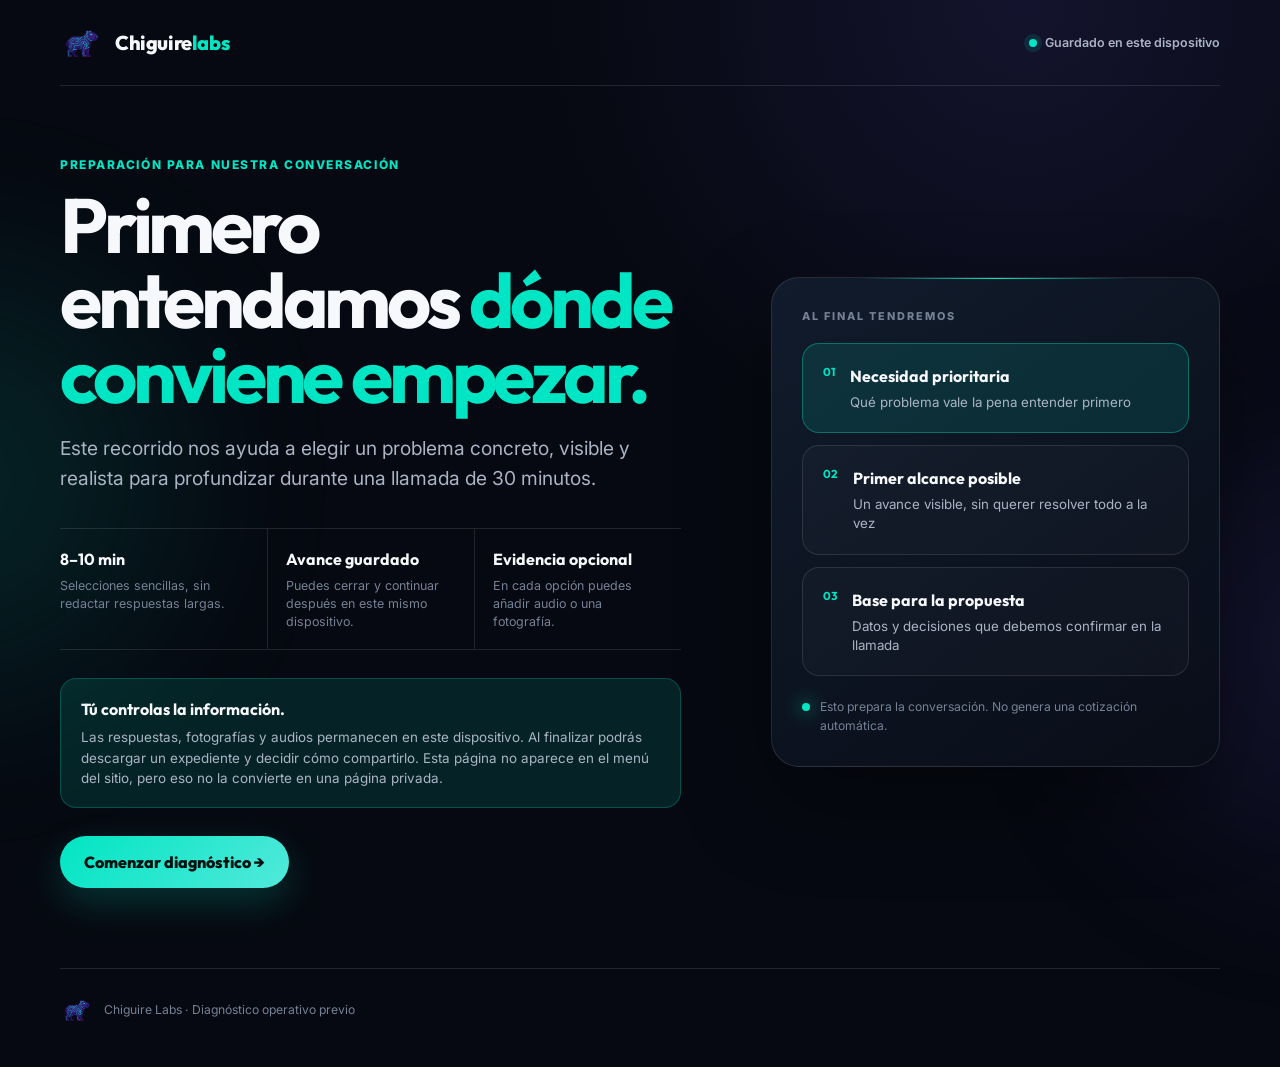
==== diagnostico-operativo/index.html @ 5be7f1e3 "Add interactive operational diagnostic" ====
<!DOCTYPE html>
<html lang="es-MX">
<head>
  <meta charset="UTF-8">
  <meta name="viewport" content="width=device-width, initial-scale=1.0">
  <meta name="robots" content="noindex, nofollow, noarchive">
  <title>Diagnóstico operativo previo | Chiguire Labs</title>
  <meta name="description" content="Cuestionario previo para preparar una llamada de diagnóstico operativo con Chiguire Labs.">
  <link rel="icon" type="image/png" href="../images/favicon.png">
  <link rel="preconnect" href="https://fonts.googleapis.com">
  <link rel="preconnect" href="https://fonts.gstatic.com" crossorigin>
  <link href="https://fonts.googleapis.com/css2?family=Inter:wght@400;500;600;700&amp;family=Outfit:wght@500;600;700;800&amp;display=swap" rel="stylesheet">
  <link rel="stylesheet" href="styles.css">
</head>
<body>
  <div class="ambient ambient-one" aria-hidden="true"></div>
  <div class="ambient ambient-two" aria-hidden="true"></div>

  <header class="topbar">
    <a class="brand" href="../" aria-label="Chiguire Labs, inicio">
      <img src="../images/logo.png" alt="" width="44" height="44">
      <span>Chiguire<span>labs</span></span>
    </a>
    <div class="save-indicator" id="save-indicator" role="status" aria-live="polite">
      <span></span> Guardado en este dispositivo
    </div>
  </header>

  <main>
    <section class="intro" id="intro">
      <div class="intro-copy">
        <p class="eyebrow">Preparación para nuestra conversación</p>
        <h1>Primero entendamos <em>dónde conviene empezar.</em></h1>
        <p class="lead">Este recorrido nos ayuda a elegir un problema concreto, visible y realista para profundizar durante una llamada de 30 minutos.</p>

        <div class="intro-points">
          <div><strong>8–10 min</strong><span>Selecciones sencillas, sin redactar respuestas largas.</span></div>
          <div><strong>Avance guardado</strong><span>Puedes cerrar y continuar después en este mismo dispositivo.</span></div>
          <div><strong>Evidencia opcional</strong><span>En cada opción puedes añadir audio o una fotografía.</span></div>
        </div>

        <div class="privacy-note">
          <strong>Tú controlas la información.</strong>
          <p>Las respuestas, fotografías y audios permanecen en este dispositivo. Al finalizar podrás descargar un expediente y decidir cómo compartirlo. Esta página no aparece en el menú del sitio, pero eso no la convierte en una página privada.</p>
        </div>

        <button class="primary-button" id="start-button" type="button">Comenzar diagnóstico <span aria-hidden="true">→</span></button>
        <button class="text-button" id="resume-button" type="button" hidden>Continuar donde me quedé</button>
      </div>

      <aside class="intro-visual" aria-label="Qué obtendremos">
        <div class="visual-label">AL FINAL TENDREMOS</div>
        <div class="signal-card active">
          <span>01</span>
          <div><strong>Necesidad prioritaria</strong><small>Qué problema vale la pena entender primero</small></div>
        </div>
        <div class="signal-card">
          <span>02</span>
          <div><strong>Primer alcance posible</strong><small>Un avance visible, sin querer resolver todo a la vez</small></div>
        </div>
        <div class="signal-card">
          <span>03</span>
          <div><strong>Base para la propuesta</strong><small>Datos y decisiones que debemos confirmar en la llamada</small></div>
        </div>
        <div class="visual-foot">
          <span class="pulse"></span>
          Esto prepara la conversación. No genera una cotización automática.
        </div>
      </aside>
    </section>

    <section class="questionnaire" id="questionnaire" hidden>
      <div class="progress-shell">
        <div class="progress-meta">
          <span id="section-label">Tu operación</span>
          <span><strong id="progress-current">1</strong> de <strong id="progress-total">19</strong></span>
        </div>
        <div class="progress-track" aria-hidden="true"><span id="progress-bar"></span></div>
      </div>

      <form id="diagnostic-form" novalidate>
        <article class="question-card" id="question-card" tabindex="-1">
          <div class="question-number" id="question-number">01</div>
          <p class="question-kicker" id="question-kicker">Tu operación</p>
          <h2 id="question-title"></h2>
          <p class="question-help" id="question-help"></p>
          <div class="options" id="options" role="group"></div>
          <p class="validation" id="validation" role="alert" hidden></p>
        </article>

        <div class="form-navigation">
          <button class="secondary-button" id="back-button" type="button">← Anterior</button>
          <button class="primary-button" id="next-button" type="button">Continuar <span aria-hidden="true">→</span></button>
        </div>
      </form>
    </section>

    <section class="result" id="result" hidden>
      <div class="result-heading">
        <p class="eyebrow">Diagnóstico previo completo</p>
        <h1>Ya tenemos una base para <em>conversar con enfoque.</em></h1>
        <p>Estas sugerencias se generan de forma transparente a partir de tus selecciones. Las confirmaremos juntos antes de preparar cualquier propuesta.</p>
      </div>

      <div class="result-grid">
        <article class="result-card primary-result">
          <span class="result-label">Tema principal sugerido</span>
          <h2 id="result-primary"></h2>
          <p id="result-primary-reason"></p>
        </article>
        <article class="result-card">
          <span class="result-label">Tema de respaldo</span>
          <h3 id="result-secondary"></h3>
          <p id="result-secondary-reason"></p>
        </article>
        <article class="result-card">
          <span class="result-label">Primer alcance a explorar</span>
          <h3 id="result-scope"></h3>
          <p>Lo validaremos contra tus registros actuales y la forma real de trabajar.</p>
        </article>
        <article class="result-card">
          <span class="result-label">Señal de éxito elegida</span>
          <h3 id="result-success"></h3>
          <p>Será nuestra referencia para evitar una solución demasiado amplia.</p>
        </article>
      </div>

      <div class="score-panel">
        <div class="score-heading">
          <div>
            <span class="result-label">Lectura para la llamada</span>
            <h2>Impacto, facilidad y adopción</h2>
          </div>
          <span class="transparent-badge">Criterios visibles</span>
        </div>
        <div class="score-grid" id="score-grid"></div>
        <div class="missing-box">
          <strong>Información por confirmar antes de una propuesta</strong>
          <ul id="missing-list"></ul>
        </div>
      </div>

      <div class="export-panel">
        <div>
          <span class="result-label">Siguiente paso</span>
          <h2>Descarga y comparte cuando tú decidas.</h2>
          <p>El expediente HTML incluye respuestas, fotografías y audios. El resumen de texto no incluye archivos multimedia.</p>
        </div>
        <div class="export-actions">
          <button class="primary-button" id="download-button" type="button">Descargar expediente</button>
          <button class="secondary-button" id="copy-button" type="button">Copiar resumen</button>
          <button class="text-button" id="review-button" type="button">Revisar respuestas</button>
          <button class="danger-button" id="clear-button" type="button">Borrar de este dispositivo</button>
        </div>
        <p class="export-status" id="export-status" role="status" aria-live="polite"></p>
      </div>
    </section>
  </main>

  <footer>
    <img src="../images/logo.png" alt="" width="34" height="34">
    <span>Chiguire Labs · Diagnóstico operativo previo</span>
  </footer>

  <template id="evidence-template">
    <div class="evidence" hidden>
      <p><strong>¿Quieres añadir contexto a esta opción?</strong> Es completamente opcional.</p>
      <div class="evidence-actions">
        <button class="evidence-button record-button" type="button">● Grabar audio</button>
        <label class="evidence-button photo-button">▣ Tomar o adjuntar foto<input type="file" accept="image/*" capture="environment"></label>
      </div>
      <div class="evidence-preview"></div>
      <p class="evidence-message" role="status" aria-live="polite"></p>
    </div>
  </template>

  <script src="app.js" defer></script>
</body>
</html>
---- diagnostico-operativo/styles.css ----
:root {
  --night: #060911;
  --surface: #0d1421;
  --surface-soft: #121d2d;
  --line: rgba(255, 255, 255, 0.11);
  --ink: #f6f8fb;
  --muted: #aab4c4;
  --dim: #758194;
  --teal: #00e5c3;
  --teal-soft: rgba(0, 229, 195, 0.12);
  --violet: #7c5cfc;
  --violet-soft: rgba(124, 92, 252, 0.14);
  --amber: #ffca6a;
  --danger: #ff8d93;
  --heading: "Outfit", system-ui, sans-serif;
  --body: "Inter", system-ui, sans-serif;
  color-scheme: dark;
}

* { box-sizing: border-box; }

html { scroll-behavior: smooth; }

body {
  margin: 0;
  min-height: 100vh;
  overflow-x: hidden;
  color: var(--ink);
  background:
    radial-gradient(circle at 80% 0%, rgba(124, 92, 252, 0.12), transparent 30rem),
    var(--night);
  font-family: var(--body);
  line-height: 1.55;
  -webkit-font-smoothing: antialiased;
}

button, input { font: inherit; }
button, label { touch-action: manipulation; }

.ambient {
  position: fixed;
  z-index: -1;
  width: 420px;
  height: 420px;
  border-radius: 50%;
  filter: blur(100px);
  opacity: 0.11;
  pointer-events: none;
}

.ambient-one { top: 30%; left: -250px; background: var(--teal); }
.ambient-two { right: -260px; bottom: 5%; background: var(--violet); }

.topbar {
  width: min(1160px, calc(100% - 36px));
  min-height: 86px;
  margin-inline: auto;
  display: flex;
  align-items: center;
  justify-content: space-between;
  gap: 18px;
  border-bottom: 1px solid var(--line);
}

.brand {
  display: inline-flex;
  align-items: center;
  gap: 11px;
  color: var(--ink);
  font: 800 1.25rem var(--heading);
  text-decoration: none;
  letter-spacing: -0.02em;
}

.brand img, footer img { border-radius: 11px; object-fit: cover; }
.brand > span > span { color: var(--teal); }

.save-indicator {
  display: inline-flex;
  align-items: center;
  gap: 8px;
  color: var(--muted);
  font-size: 0.78rem;
  font-weight: 600;
}

.save-indicator span {
  width: 8px;
  height: 8px;
  border-radius: 50%;
  background: var(--teal);
  box-shadow: 0 0 0 5px var(--teal-soft);
}

main { width: min(1160px, calc(100% - 36px)); margin-inline: auto; }

.intro {
  min-height: calc(100vh - 155px);
  padding: 70px 0 80px;
  display: grid;
  grid-template-columns: minmax(0, 1.08fr) minmax(340px, 0.78fr);
  gap: 90px;
  align-items: center;
}

.eyebrow, .question-kicker, .result-label {
  margin: 0 0 12px;
  color: var(--teal);
  font-size: 0.75rem;
  font-weight: 800;
  letter-spacing: 0.13em;
  text-transform: uppercase;
}

h1, h2, h3, p { margin-top: 0; }

h1 {
  max-width: 780px;
  margin-bottom: 22px;
  font: 700 clamp(2.55rem, 6vw, 5.15rem)/0.98 var(--heading);
  letter-spacing: -0.055em;
}

h1 em, h2 em { color: var(--teal); font-style: normal; }

.lead {
  max-width: 680px;
  margin-bottom: 34px;
  color: var(--muted);
  font-size: clamp(1rem, 2vw, 1.2rem);
}

.intro-points {
  max-width: 720px;
  margin-bottom: 28px;
  display: grid;
  grid-template-columns: repeat(3, 1fr);
  border-block: 1px solid var(--line);
}

.intro-points div { padding: 18px 18px 18px 0; }
.intro-points div + div { padding-left: 18px; border-left: 1px solid var(--line); }
.intro-points strong { display: block; margin-bottom: 5px; font-family: var(--heading); }
.intro-points span { display: block; color: var(--dim); font-size: 0.78rem; line-height: 1.45; }

.privacy-note {
  max-width: 720px;
  margin-bottom: 28px;
  padding: 18px 20px;
  border: 1px solid rgba(0, 229, 195, 0.24);
  border-radius: 16px;
  background: var(--teal-soft);
}

.privacy-note strong { font-family: var(--heading); }
.privacy-note p { margin: 5px 0 0; color: var(--muted); font-size: 0.84rem; }

.intro-visual {
  position: relative;
  padding: 30px;
  border: 1px solid var(--line);
  border-radius: 28px;
  background: linear-gradient(145deg, rgba(18, 29, 45, 0.94), rgba(9, 14, 24, 0.94));
  box-shadow: 0 34px 90px rgba(0, 0, 0, 0.34);
}

.intro-visual::before {
  content: "";
  position: absolute;
  inset: 0 20% auto;
  height: 1px;
  background: linear-gradient(90deg, transparent, var(--teal), transparent);
}

.visual-label { margin-bottom: 18px; color: var(--dim); font-size: 0.68rem; font-weight: 800; letter-spacing: 0.18em; }

.signal-card {
  margin-bottom: 12px;
  padding: 20px;
  display: flex;
  align-items: flex-start;
  gap: 15px;
  border: 1px solid var(--line);
  border-radius: 17px;
  background: rgba(255, 255, 255, 0.025);
}

.signal-card.active { border-color: rgba(0, 229, 195, 0.36); background: var(--teal-soft); }
.signal-card > span { color: var(--teal); font: 700 0.72rem var(--heading); }
.signal-card strong, .signal-card small { display: block; }
.signal-card strong { margin-bottom: 4px; font-family: var(--heading); }
.signal-card small { color: var(--muted); line-height: 1.45; }

.visual-foot { margin-top: 22px; display: flex; gap: 10px; color: var(--dim); font-size: 0.76rem; }
.pulse { flex: 0 0 8px; width: 8px; height: 8px; margin-top: 5px; border-radius: 50%; background: var(--teal); box-shadow: 0 0 18px var(--teal); }

.primary-button, .secondary-button, .text-button, .danger-button, .evidence-button {
  border: 0;
  cursor: pointer;
  transition: transform 160ms ease, border-color 160ms ease, background 160ms ease;
}

.primary-button {
  min-height: 52px;
  padding: 0 24px;
  border-radius: 999px;
  background: linear-gradient(135deg, var(--teal), #52e9db);
  color: #03110f;
  font-family: var(--heading);
  font-weight: 800;
  box-shadow: 0 14px 38px rgba(0, 229, 195, 0.2);
}

.primary-button:hover, .secondary-button:hover, .evidence-button:hover { transform: translateY(-2px); }
.primary-button:disabled { opacity: 0.5; cursor: not-allowed; transform: none; }

.secondary-button {
  min-height: 50px;
  padding: 0 22px;
  border: 1px solid var(--line);
  border-radius: 999px;
  color: var(--ink);
  background: var(--surface);
  font-weight: 700;
}

.text-button { padding: 12px 16px; color: var(--teal); background: transparent; font-weight: 700; }
.danger-button { padding: 12px 16px; color: var(--danger); background: transparent; font-weight: 700; }

button:focus-visible, a:focus-visible, input:focus-visible, label:focus-within {
  outline: 3px solid rgba(0, 229, 195, 0.35);
  outline-offset: 3px;
}

.questionnaire { max-width: 900px; min-height: calc(100vh - 150px); margin-inline: auto; padding: 55px 0 90px; }

.progress-shell { margin-bottom: 24px; }
.progress-meta { margin-bottom: 9px; display: flex; justify-content: space-between; color: var(--muted); font-size: 0.78rem; }
.progress-track { height: 6px; overflow: hidden; border-radius: 99px; background: rgba(255,255,255,0.07); }
.progress-track span { display: block; width: 0; height: 100%; border-radius: inherit; background: linear-gradient(90deg, var(--teal), var(--violet)); transition: width 250ms ease; }

.question-card {
  min-height: 520px;
  padding: clamp(28px, 6vw, 58px);
  border: 1px solid var(--line);
  border-radius: 28px;
  background: rgba(13, 20, 33, 0.95);
  box-shadow: 0 30px 80px rgba(0,0,0,0.27);
}

.question-number { margin-bottom: 26px; color: rgba(255,255,255,0.16); font: 800 2.7rem/1 var(--heading); }
.question-card h2 { max-width: 700px; margin-bottom: 10px; font: 700 clamp(1.7rem, 4vw, 2.65rem)/1.1 var(--heading); letter-spacing: -0.035em; }
.question-help { margin-bottom: 28px; color: var(--muted); }

.options { display: grid; gap: 11px; }

.option-wrap {
  overflow: hidden;
  border: 1px solid var(--line);
  border-radius: 16px;
  background: rgba(255,255,255,0.02);
  transition: border-color 160ms ease, background 160ms ease;
}

.option-wrap.selected { border-color: rgba(0, 229, 195, 0.5); background: var(--teal-soft); }
.option-wrap.disabled { opacity: 0.45; }

.option-label {
  min-height: 60px;
  padding: 14px 17px;
  display: flex;
  align-items: center;
  gap: 13px;
  cursor: pointer;
}

.option-label input { position: absolute; opacity: 0; pointer-events: none; }
.control-mark { width: 22px; height: 22px; flex: 0 0 22px; display: grid; place-items: center; border: 1px solid rgba(255,255,255,0.24); border-radius: 6px; }
.option-label input[type="radio"] + .control-mark { border-radius: 50%; }
.option-label input:checked + .control-mark { border-color: var(--teal); background: var(--teal); color: #04110f; }
.option-label input:checked + .control-mark::after { content: "✓"; font-size: 0.76rem; font-weight: 900; }
.option-text { font-size: 0.95rem; font-weight: 600; }

.evidence { padding: 0 17px 17px 52px; border-top: 1px solid rgba(255,255,255,0.07); }
.evidence > p:first-child { margin: 14px 0 11px; color: var(--dim); font-size: 0.75rem; }
.evidence-actions { display: flex; flex-wrap: wrap; gap: 9px; }
.evidence-button { min-height: 38px; padding: 8px 13px; border: 1px solid var(--line); border-radius: 999px; color: var(--muted); background: rgba(6,9,17,0.7); font-size: 0.75rem; font-weight: 700; }
.record-button.recording { color: #fff; border-color: rgba(255, 141, 147, 0.55); background: rgba(255, 141, 147, 0.16); }
.photo-button { display: inline-flex; align-items: center; cursor: pointer; }
.photo-button input { position: absolute; width: 1px; height: 1px; opacity: 0; }
.evidence-preview { margin-top: 12px; display: grid; gap: 10px; }
.evidence-preview audio { width: min(100%, 430px); height: 42px; }
.photo-preview { display: grid; grid-template-columns: 76px 1fr auto; gap: 12px; align-items: center; }
.photo-preview img { width: 76px; height: 64px; border-radius: 10px; object-fit: cover; }
.preview-meta strong, .preview-meta small { display: block; }
.preview-meta small { color: var(--dim); }
.remove-evidence { border: 0; color: var(--danger); background: transparent; cursor: pointer; font-size: 0.76rem; font-weight: 700; }
.evidence-message { margin: 8px 0 0; color: var(--amber); font-size: 0.73rem; }

.validation { margin: 20px 0 0; padding: 11px 14px; border-radius: 10px; color: var(--amber); background: rgba(255,202,106,0.09); font-size: 0.82rem; }
.form-navigation { margin-top: 20px; display: flex; justify-content: space-between; gap: 12px; }

.result { padding: 72px 0 100px; }
.result-heading { max-width: 850px; margin-bottom: 45px; }
.result-heading h1 { font-size: clamp(2.4rem, 5vw, 4.4rem); }
.result-heading > p:last-child { max-width: 700px; color: var(--muted); }
.result-grid { display: grid; grid-template-columns: 1.3fr 1fr; gap: 16px; }
.result-card { padding: 28px; border: 1px solid var(--line); border-radius: 21px; background: var(--surface); }
.result-card.primary-result { background: linear-gradient(140deg, rgba(0,229,195,0.14), rgba(13,20,33,0.96)); border-color: rgba(0,229,195,0.33); }
.result-card h2, .result-card h3 { margin-bottom: 8px; font-family: var(--heading); line-height: 1.12; }
.result-card h2 { font-size: 2rem; }
.result-card h3 { font-size: 1.35rem; }
.result-card p { margin-bottom: 0; color: var(--muted); font-size: 0.86rem; }

.score-panel, .export-panel { margin-top: 18px; padding: 30px; border: 1px solid var(--line); border-radius: 22px; background: var(--surface); }
.score-heading { display: flex; justify-content: space-between; gap: 20px; align-items: flex-start; }
.score-heading h2, .export-panel h2 { margin-bottom: 8px; font-family: var(--heading); }
.transparent-badge { padding: 7px 11px; border-radius: 999px; color: var(--teal); background: var(--teal-soft); font-size: 0.7rem; font-weight: 800; white-space: nowrap; }
.score-grid { margin-top: 22px; display: grid; grid-template-columns: repeat(3, 1fr); gap: 14px; }
.score-item { padding: 18px; border-radius: 14px; background: rgba(255,255,255,0.035); }
.score-item strong, .score-item span { display: block; }
.score-item strong { font-family: var(--heading); }
.score-item span { margin-top: 4px; color: var(--muted); font-size: 0.76rem; }
.score-dots { margin-top: 12px; display: flex; gap: 6px; }
.score-dots i { width: 26px; height: 5px; border-radius: 99px; background: rgba(255,255,255,0.09); }
.score-dots i.on { background: var(--teal); }
.missing-box { margin-top: 20px; padding: 19px 21px; border: 1px dashed rgba(255,255,255,0.16); border-radius: 14px; }
.missing-box strong { font-family: var(--heading); }
.missing-box ul { margin: 10px 0 0; padding-left: 18px; color: var(--muted); font-size: 0.84rem; }
.missing-box li + li { margin-top: 5px; }

.export-panel { display: grid; grid-template-columns: 1fr auto; gap: 28px; align-items: center; }
.export-panel p { margin-bottom: 0; color: var(--muted); font-size: 0.84rem; }
.export-actions { max-width: 430px; display: flex; flex-wrap: wrap; justify-content: flex-end; gap: 7px; }
.export-status { grid-column: 1 / -1; color: var(--teal) !important; text-align: right; }

footer { width: min(1160px, calc(100% - 36px)); margin-inline: auto; padding: 24px 0 40px; display: flex; align-items: center; gap: 10px; border-top: 1px solid var(--line); color: var(--dim); font-size: 0.76rem; }

[hidden] { display: none !important; }

@media (max-width: 860px) {
  .intro { grid-template-columns: 1fr; gap: 45px; padding-top: 46px; }
  .intro-visual { max-width: 650px; }
  .result-grid { grid-template-columns: 1fr; }
  .export-panel { grid-template-columns: 1fr; }
  .export-actions { max-width: none; justify-content: flex-start; }
  .export-status { text-align: left; }
}

@media (max-width: 620px) {
  .topbar, main, footer { width: min(100% - 24px, 1160px); }
  .topbar { min-height: 72px; }
  .brand { font-size: 1.05rem; }
  .brand img { width: 38px; height: 38px; }
  .save-indicator { max-width: 125px; text-align: right; font-size: 0.67rem; }
  .intro { padding: 42px 0 64px; }
  h1 { font-size: clamp(2.45rem, 13vw, 3.5rem); }
  .intro-points { grid-template-columns: 1fr; }
  .intro-points div, .intro-points div + div { padding: 14px 0; border-left: 0; }
  .intro-points div + div { border-top: 1px solid var(--line); }
  .intro-visual { padding: 21px; }
  .questionnaire { padding-top: 34px; }
  .question-card { min-height: 470px; padding: 26px 20px; border-radius: 20px; }
  .question-number { margin-bottom: 18px; }
  .option-label { align-items: flex-start; }
  .evidence { padding-left: 17px; }
  .form-navigation { align-items: stretch; }
  .form-navigation button { flex: 1; padding-inline: 14px; }
  .result { padding-top: 50px; }
  .score-panel, .export-panel { padding: 22px 18px; }
  .score-heading { display: block; }
  .transparent-badge { display: inline-flex; margin-top: 8px; }
  .score-grid { grid-template-columns: 1fr; }
  .export-actions { display: grid; grid-template-columns: 1fr; }
  .export-actions button { width: 100%; }
}

@media (prefers-reduced-motion: reduce) {
  html { scroll-behavior: auto; }
  *, *::before, *::after { transition-duration: 0.01ms !important; }
}
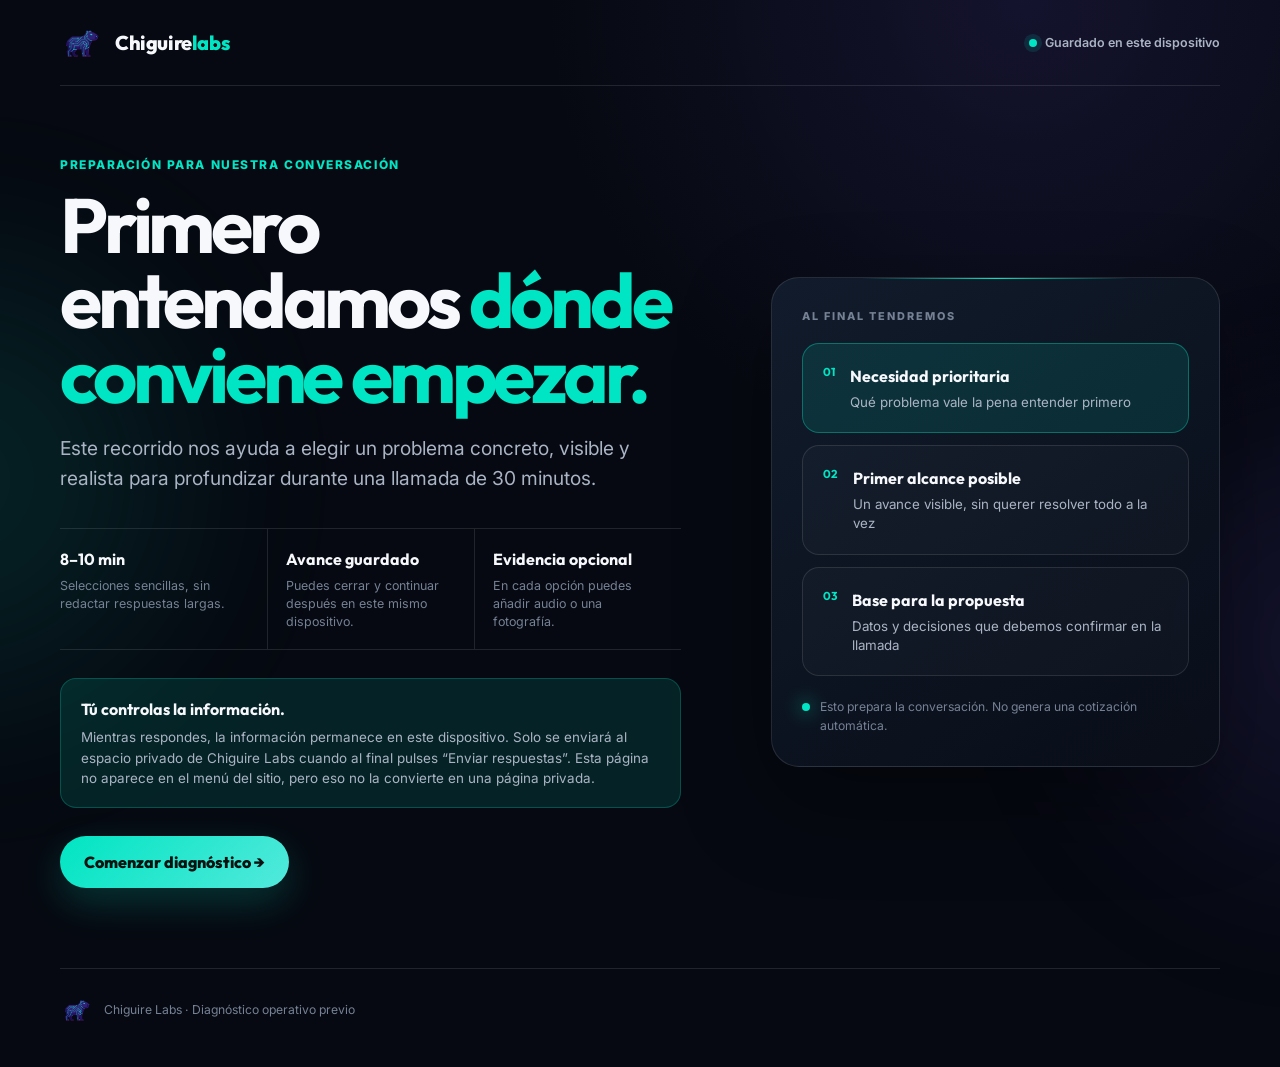
==== commit 0cb0612a: "Protect diagnostic case controls" ====
--- a/diagnostico-operativo/index.html
+++ b/diagnostico-operativo/index.html
@@ -41,7 +41,7 @@
 
         <div class="privacy-note">
           <strong>Tú controlas la información.</strong>
-          <p>Las respuestas, fotografías y audios permanecen en este dispositivo. Al finalizar podrás descargar un expediente y decidir cómo compartirlo. Esta página no aparece en el menú del sitio, pero eso no la convierte en una página privada.</p>
+          <p>Mientras respondes, la información permanece en este dispositivo. Solo se enviará al espacio privado de Chiguire Labs cuando al final pulses “Enviar respuestas”. Esta página no aparece en el menú del sitio, pero eso no la convierte en una página privada.</p>
         </div>
 
         <button class="primary-button" id="start-button" type="button">Comenzar diagnóstico <span aria-hidden="true">→</span></button>
@@ -143,14 +143,11 @@
       <div class="export-panel">
         <div>
           <span class="result-label">Siguiente paso</span>
-          <h2>Descarga y comparte cuando tú decidas.</h2>
-          <p>El expediente HTML incluye respuestas, fotografías y audios. El resumen de texto no incluye archivos multimedia.</p>
+          <h2>Envía tus respuestas a Chiguire Labs.</h2>
+          <p>Al pulsar el botón se enviará una copia de tus respuestas y evidencias al espacio privado de Chiguire Labs en Netlify. Hasta entonces, nada sale de este dispositivo.</p>
         </div>
         <div class="export-actions">
-          <button class="primary-button" id="download-button" type="button">Descargar expediente</button>
-          <button class="secondary-button" id="copy-button" type="button">Copiar resumen</button>
-          <button class="text-button" id="review-button" type="button">Revisar respuestas</button>
-          <button class="danger-button" id="clear-button" type="button">Borrar de este dispositivo</button>
+          <button class="primary-button" id="send-button" type="button">Enviar respuestas</button>
         </div>
         <p class="export-status" id="export-status" role="status" aria-live="polite"></p>
       </div>
@@ -174,6 +171,14 @@
     </div>
   </template>
 
+  <form name="diagnostico-operativo" method="POST" enctype="multipart/form-data" data-netlify="true" netlify-honeypot="bot-field" hidden aria-hidden="true">
+    <input type="hidden" name="form-name" value="diagnostico-operativo">
+    <input type="text" name="bot-field" tabindex="-1" autocomplete="off">
+    <input type="text" name="title">
+    <textarea name="body"></textarea>
+    <input type="file" name="expediente">
+  </form>
+
   <script src="app.js" defer></script>
 </body>
 </html>
